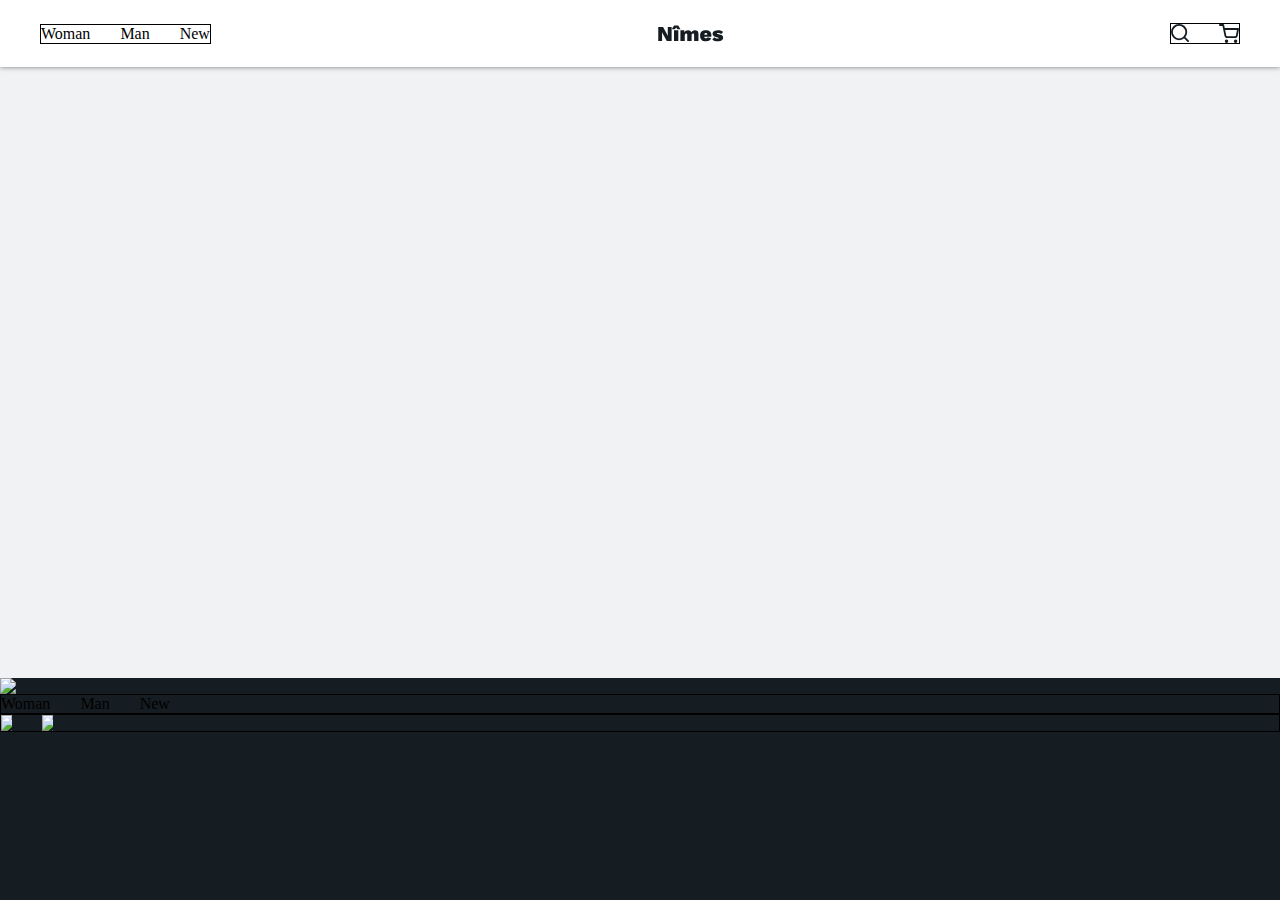
==== index.html @ d5b99e40 "Add files via upload" ====
<!DOCTYPE html>
<html>
<head>
    <meta charset="UTF-8">
    <title>Nimes - Главная</title>
    <link rel="stylesheet" href="./css/style.css">
</head>
<body>

    <header class="page-header">
        <div class="container">
            <ul>
                <li>Woman</li>
                <li>Man</li>
                <li>New</li>
            </ul>
            <img class="logo" src="/img/Nîmes.svg" width="75" height="17" alt="">
            <ul>
                <li>
                    <img src="./img/search.svg" width="18">
                </li>
                <li>
                    <img src="./img/basket.svg" width="20">
                </li>
            </ul>
        </div>
    </header>
    <main></main>
    <footer class="page-footer">
        <div class="row-top">
            <img src="./img/white-logo.svg" width="75">
        </div>
        <div class="row-middle">
            <ul>
                <li>Woman</li>
                <li>Man</li>
                <li>New</li>
            </ul>
        </div>
        <div class="row-bottom">
            <ul>
                <li>
                    <img src="./img/facebook.svg" width="11">
                </li>
                <li>
                    <img src="./img/facebook.svg" width="11">
                </li>
            </ul>
        </div>
    </footer>

    </body>
</html>
---- css/style.css ----
body {
    margin: 0;
    background-color: #F1F2F4;
}

.container {
    width: 1200px;
    padding: 0 15px;
    margin: 0 auto;
}

.page-header {
    background-color: #fff;
    box-shadow: 0 0 5px rgba(0, 0, 0, 0.5);
}

.page-header .container {
    display: flex;
    justify-content: space-between;
    align-items: center;
    height: 67px;
}

main {
    height: calc(100vh - (67px + 222px));
}

.page-footer {
    height: 222px;
    background-color: #151C22;
}

ul {
    display: flex;
    list-style: none;
    border: 1px solid;
    padding: 0;
    margin: 0;
}

ul li:nth-child(2),
ul li:nth-child(3) {
    margin-left: 30px;
}

img {
    display: block;
}
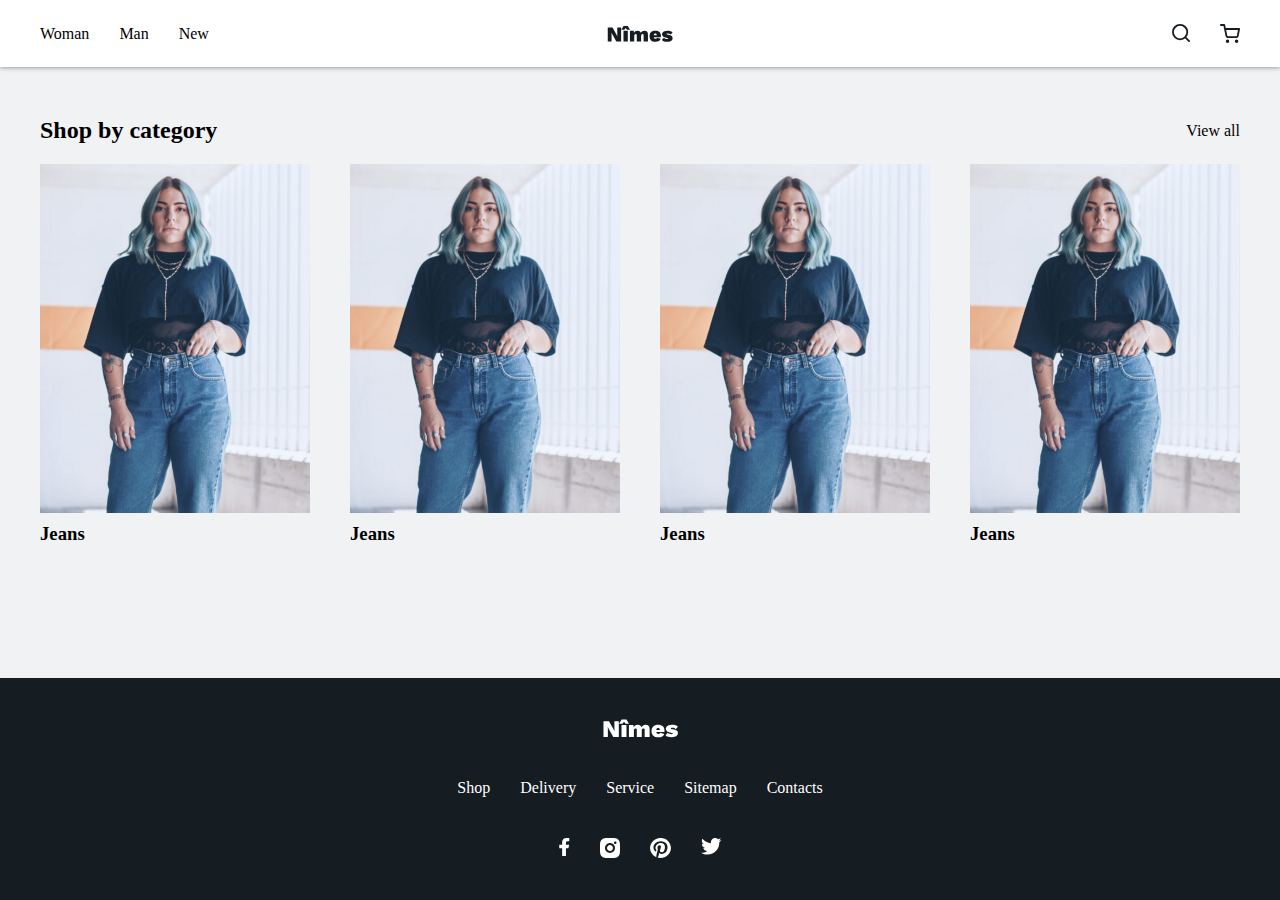
==== commit 3a04e94e: "Add files via upload" ====
--- a/index.html
+++ b/index.html
@@ -14,7 +14,7 @@
                 <li>Man</li>
                 <li>New</li>
             </ul>
-            <img class="logo" src="/img/Nîmes.svg" width="75" height="17" alt="">
+            <img class="logo" src="./img/Nîmes.svg" width="75" height="17" alt="">
             <ul>
                 <li>
                     <img src="./img/search.svg" width="18">
@@ -25,16 +25,49 @@
             </ul>
         </div>
     </header>
-    <main></main>
+
+    <main>
+        <section>
+            <div class="container">
+                <div class="row-top">
+                    <h2>Shop by category</h2>
+                    <a>View all</a>
+                </div>
+                <div class="row-bottom">
+                    
+                    <div class="category">
+                        <img src="./img/jeans.jpg" width="270">
+                        <h3>Jeans</h3>
+                    </div>
+                    <div class="category">
+                        <img src="./img/jeans.jpg" width="270">
+                        <h3>Jeans</h3>
+                    </div>
+                    <div class="category">
+                        <img src="./img/jeans.jpg" width="270">
+                        <h3>Jeans</h3>
+                    </div>
+                    <div class="category">
+                        <img src="./img/jeans.jpg" width="270">
+                        <h3>Jeans</h3>
+                    </div>
+
+                </div>
+            </div>
+        </section>
+    </main>
+
     <footer class="page-footer">
         <div class="row-top">
             <img src="./img/white-logo.svg" width="75">
         </div>
         <div class="row-middle">
             <ul>
-                <li>Woman</li>
-                <li>Man</li>
-                <li>New</li>
+                <li>Shop</li>
+                <li>Delivery</li>
+                <li>Service</li>
+                <li>Sitemap</li>
+                <li>Contacts</li>
             </ul>
         </div>
         <div class="row-bottom">
@@ -43,11 +76,20 @@
                     <img src="./img/facebook.svg" width="11">
                 </li>
                 <li>
-                    <img src="./img/facebook.svg" width="11">
+                    <img src="./img/instagram.svg" width="20">
+                </li>
+                <li>
+                    <img src="./img/pinterest.svg" width="21">
+                </li>
+                <li>
+                    <img src="./img/twitter.svg" width="21">
                 </li>
             </ul>
         </div>
     </footer>
 
     </body>
-</html>+</html>
+
+
+
--- a/css/style.css
+++ b/css/style.css
@@ -11,6 +11,7 @@
 
 .page-header {
     background-color: #fff;
+    position: relative;
     box-shadow: 0 0 5px rgba(0, 0, 0, 0.5);
 }
 
@@ -26,6 +27,10 @@
 }
 
 .page-footer {
+    display: flex;
+flex-direction: column;
+justify-content: space-evenly;
+    color:#fff;
     height: 222px;
     background-color: #151C22;
 }
@@ -33,16 +38,53 @@
 ul {
     display: flex;
     list-style: none;
-    border: 1px solid;
     padding: 0;
     margin: 0;
 }
 
 ul li:nth-child(2),
-ul li:nth-child(3) {
+ul li:nth-child(3),
+ul li:nth-child(4),
+ul li:nth-child(5) {
     margin-left: 30px;
 }
 
 img {
     display: block;
+}
+
+.logo {
+    position: absolute;
+    top: 50%;
+    left: 50%;
+    transform: translate(-50%, -50%);
+}
+
+.row-top, .row-middle, .row-bottom {
+
+display: flex;
+justify-content: center;
+
+}
+section .row-top,
+section .row-bottom {
+    display: flex;
+    justify-content: space-between;
+    align-items: center;
+}
+
+section {
+    padding: 50px 0;
+}
+
+h2,h3 {
+    margin: 0;
+}
+
+h3 {
+    margin-top: 10px;
+}
+
+section .row-bottom {
+    margin-top: 20px;
 }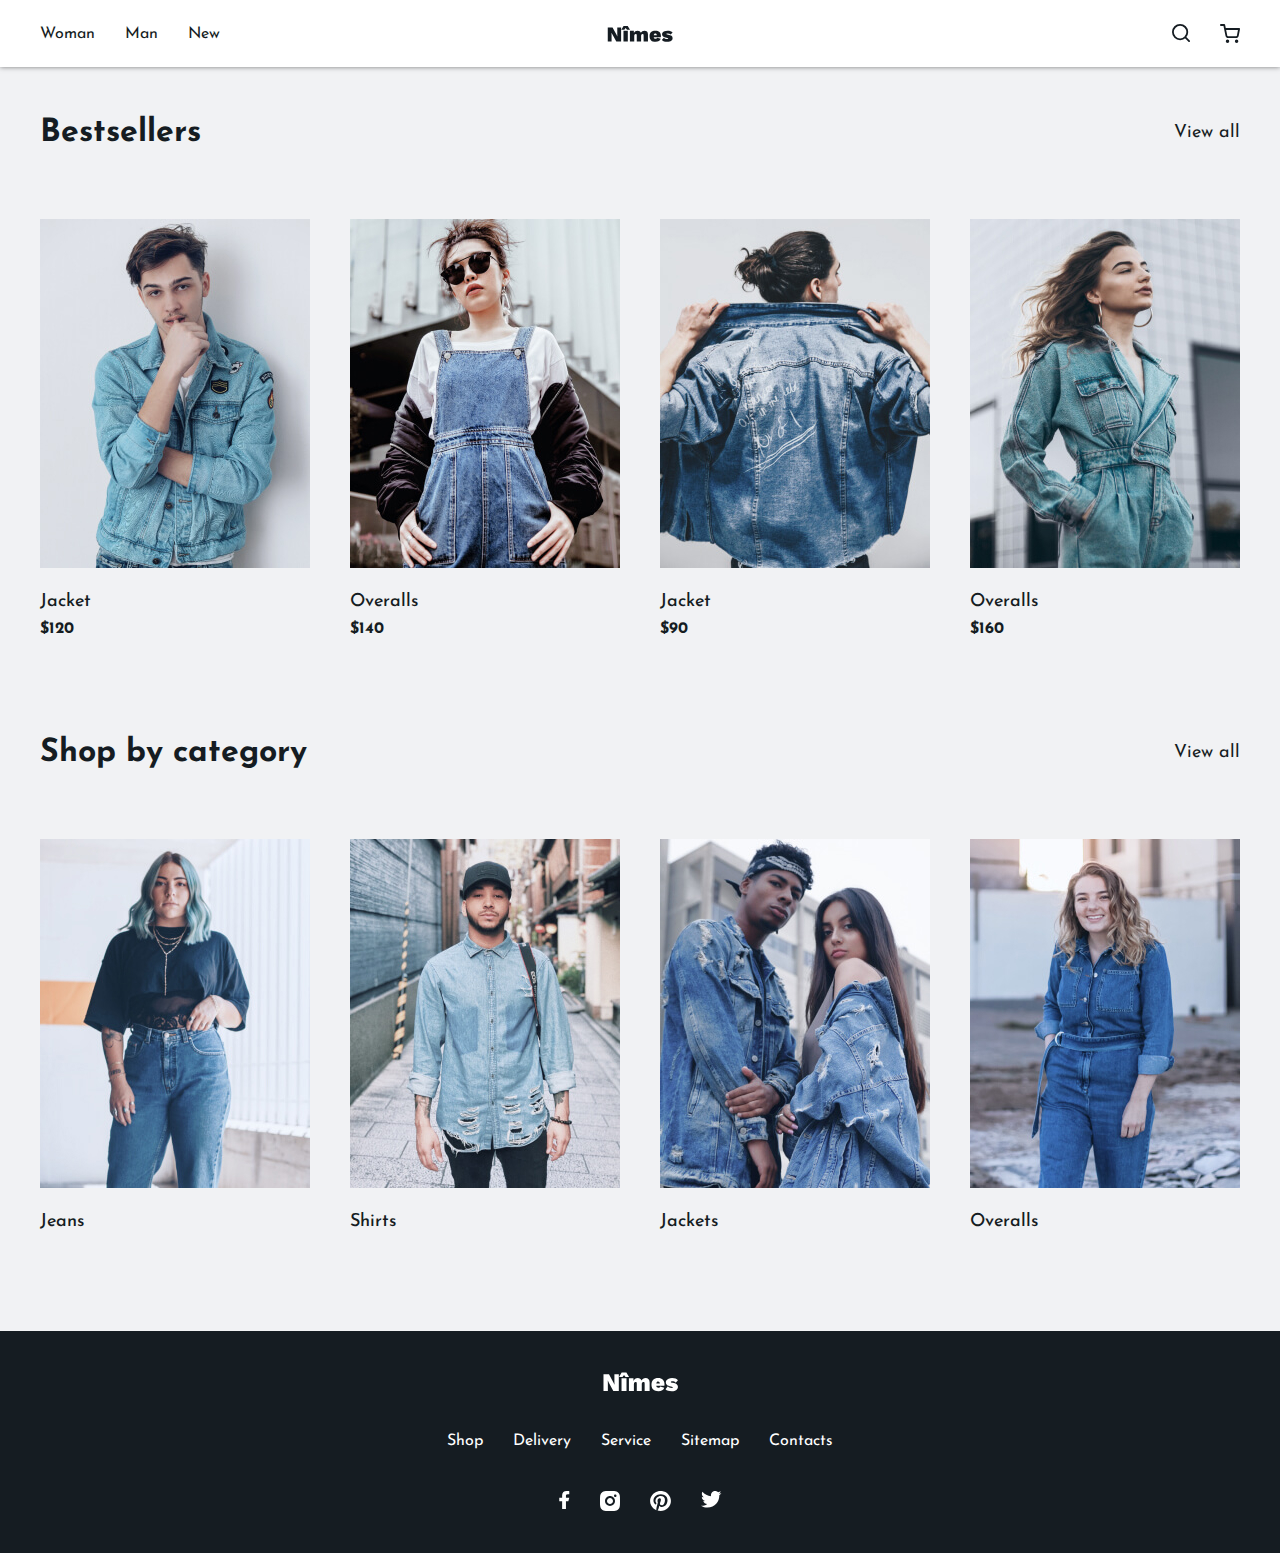
==== commit b4dd5c46: "Add files via upload" ====
--- a/index.html
+++ b/index.html
@@ -4,6 +4,9 @@
     <meta charset="UTF-8">
     <title>Nimes - Главная</title>
     <link rel="stylesheet" href="./css/style.css">
+    <link rel="preconnect" href="https://fonts.googleapis.com">
+    <link rel="preconnect" href="https://fonts.gstatic.com" crossorigin>
+    <link href="https://fonts.googleapis.com/css2?family=Josefin+Sans:wght@500;700&display=swap" rel="stylesheet">
 </head>
 <body>
 
@@ -30,26 +33,59 @@
         <section>
             <div class="container">
                 <div class="row-top">
+                    <h2>Bestsellers</h2>
+                    <a>View all</a>
+                </div>
+                <div class="row-bottom">
+
+                    <div class="category">
+                        <img src="./img/bestseller-1.jpg" width="270">
+                        <h3>Jacket</h3>
+                        <b>$120</b>
+                    </div>
+                    <div class="category">
+                        <img src="./img/bestseller-2.jpg" width="270">
+                        <h3>Overalls</h3>
+                        <b>$140</b>
+                    </div>
+                    <div class="category">
+                        <img src="./img/bestseller-3.jpg" width="270">
+                        <h3>Jacket</h3>
+                        <b>$90</b>
+                    </div>
+                    <div class="category">
+                        <img src="./img/bestseller-4.jpg" width="270">
+                        <h3>Overalls</h3>
+                        <b>$160</b>
+                    </div>
+
+                </div>
+            </div>
+        </section>
+
+        <section>
+            <div class="container">
+                <div class="row-top">
                     <h2>Shop by category</h2>
                     <a>View all</a>
                 </div>
                 <div class="row-bottom">
                     
                     <div class="category">
-                        <img src="./img/jeans.jpg" width="270">
+                        <img src="./img/category-1.jpg" width="270">
                         <h3>Jeans</h3>
                     </div>
                     <div class="category">
-                        <img src="./img/jeans.jpg" width="270">
-                        <h3>Jeans</h3>
+                        <img src="./img/category-2.jpg" width="270">
+                        <h3>Shirts</h3>
                     </div>
                     <div class="category">
-                        <img src="./img/jeans.jpg" width="270">
-                        <h3>Jeans</h3>
+                        <img src="./img/category-3.jpg" width="270">
+                        <h3>Jackets</h3>
                     </div>
                     <div class="category">
-                        <img src="./img/jeans.jpg" width="270">
-                        <h3>Jeans</h3>
+                        <img src="./img/category-4.jpg" width="270">
+                        <h3>Overalls</h3>
                     </div>
 
                 </div>
--- a/css/style.css
+++ b/css/style.css
@@ -1,6 +1,8 @@
 body {
     margin: 0;
     background-color: #F1F2F4;
+    color: #151C22;
+    font-family: 'Josefin Sans', sans-serif !important;
 }
 
 .container {
@@ -23,7 +25,6 @@
 }
 
 main {
-    height: calc(100vh - (67px + 222px));
 }
 
 .page-footer {
@@ -82,9 +83,32 @@
 }
 
 h3 {
-    margin-top: 10px;
+    margin-top: 25px;
+    font-size: 18px;
+    font-weight: 500;
 }
 
 section .row-bottom {
     margin-top: 20px;
+}
+
+h2 {
+    font-size: 32px;
+}
+
+h2 + a {
+    font-size: 18px;
+}
+
+b {
+    font-size: 16px;
+    margin-top: 10px;
+    display: inline-block;
+}
+section .row-bottom{
+    margin-top: 70px !important;
+}
+
+.page-footer {
+    margin-top: 50px;
 }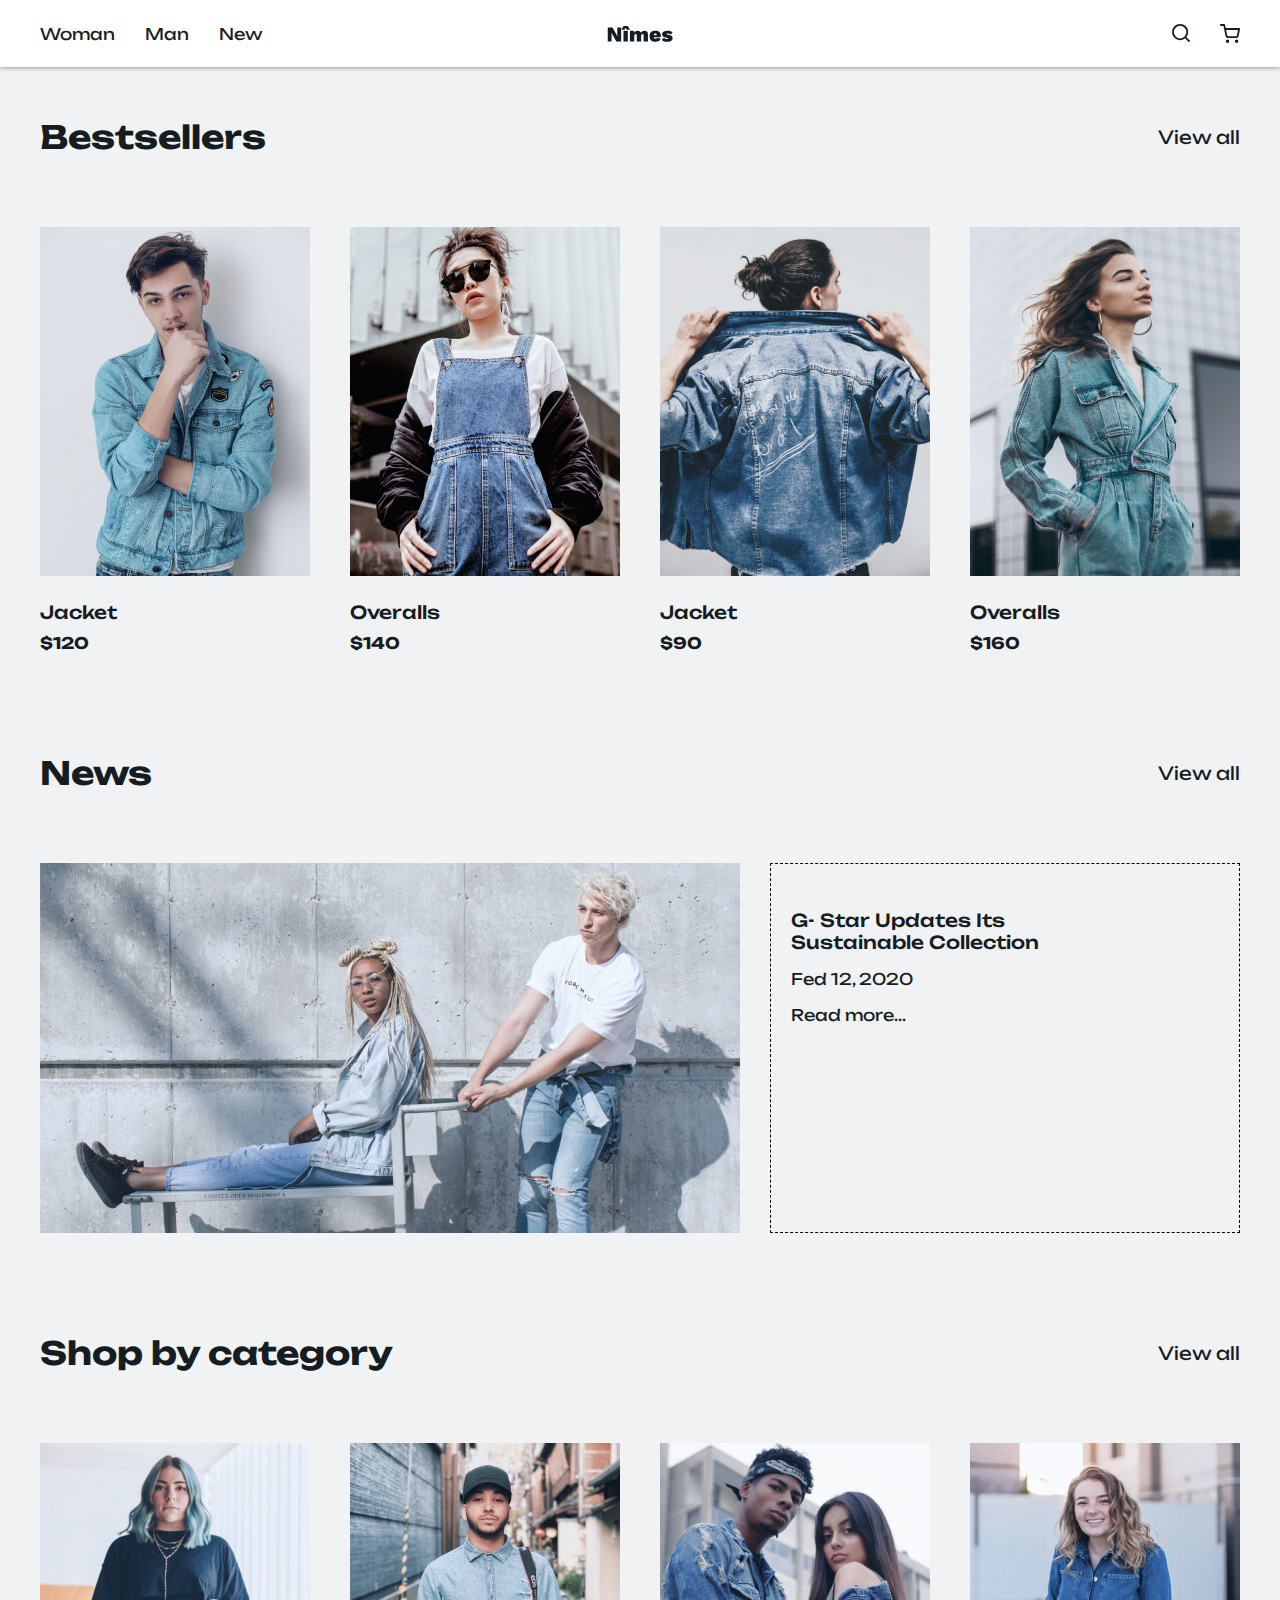
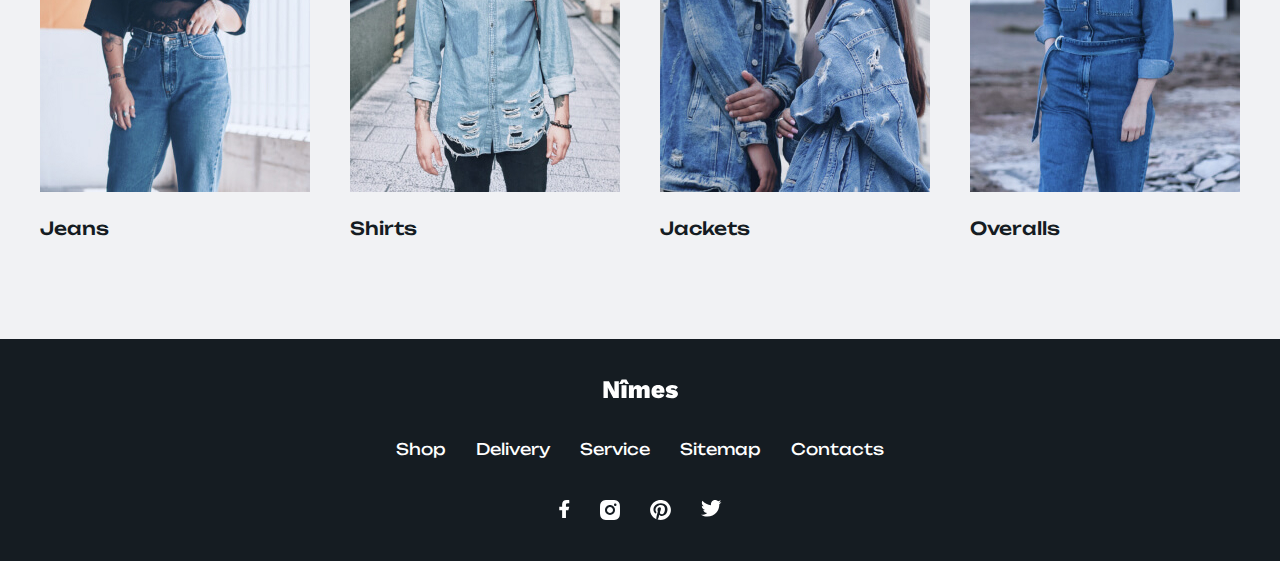
==== commit 42eda2fa: "Add files via upload" ====
--- a/index.html
+++ b/index.html
@@ -6,7 +6,7 @@
     <link rel="stylesheet" href="./css/style.css">
     <link rel="preconnect" href="https://fonts.googleapis.com">
     <link rel="preconnect" href="https://fonts.gstatic.com" crossorigin>
-    <link href="https://fonts.googleapis.com/css2?family=Josefin+Sans:wght@500;700&display=swap" rel="stylesheet">
+    <link href="https://fonts.googleapis.com/css2?family=Unbounded:wght@600&display=swap" rel="stylesheet">
 </head>
 <body>
 
@@ -59,6 +59,27 @@
                         <b>$160</b>
                     </div>
 
+                </div>
+            </div>
+        </section>
+
+
+        <section class="news">
+            <div class="container">
+                <div class="row-top">
+                    <h2>News</h2>
+                    <a>View all</a>
+                </div>
+                <div class="row-bottom">
+                    <div class="left-wrapper">
+                        <img src="./img/news.jpg" width="700" height="370" alt="">
+                    </div>
+                    <div class="right-wrapper">
+                        <h3>G- Star Updates Its<br>Sustainable Collection</h3>
+                        <p>Fed 12, 2020</p>
+                        <p></p>
+                        <a>Read more...</a>
+                    </div>
                 </div>
             </div>
         </section>
--- a/css/style.css
+++ b/css/style.css
@@ -2,7 +2,7 @@
     margin: 0;
     background-color: #F1F2F4;
     color: #151C22;
-    font-family: 'Josefin Sans', sans-serif !important;
+    font-family: 'Unbounded', cursive;
 }
 
 .container {
@@ -111,4 +111,13 @@
 
 .page-footer {
     margin-top: 50px;
+}
+
+.news .right-wrapper {
+    background-color: #F1F2F4;
+    border: 1px dashed #000;
+    width: 470px;
+    height: 370px;
+    padding: 20px;
+    box-sizing: border-box;
 }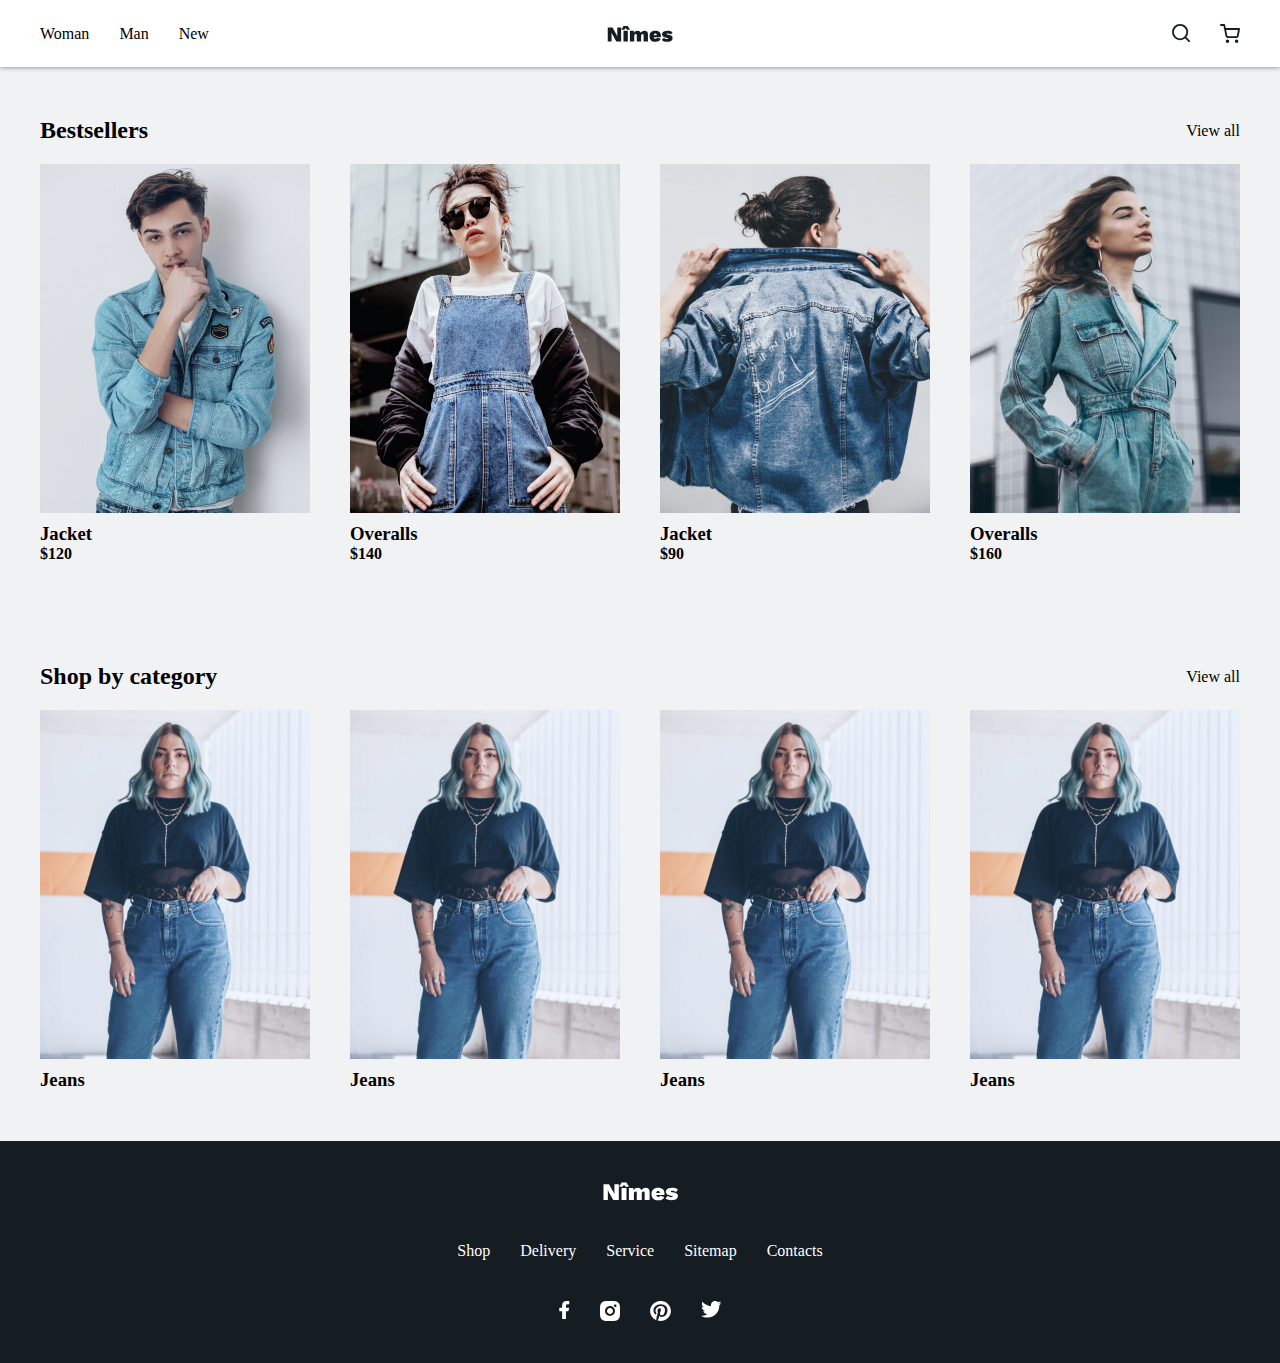
==== commit 6ad0cf5a: "Add files via upload" ====
--- a/index.html
+++ b/index.html
@@ -4,9 +4,6 @@
     <meta charset="UTF-8">
     <title>Nimes - Главная</title>
     <link rel="stylesheet" href="./css/style.css">
-    <link rel="preconnect" href="https://fonts.googleapis.com">
-    <link rel="preconnect" href="https://fonts.gstatic.com" crossorigin>
-    <link href="https://fonts.googleapis.com/css2?family=Unbounded:wght@600&display=swap" rel="stylesheet">
 </head>
 <body>
 
@@ -63,27 +60,6 @@
             </div>
         </section>
 
-
-        <section class="news">
-            <div class="container">
-                <div class="row-top">
-                    <h2>News</h2>
-                    <a>View all</a>
-                </div>
-                <div class="row-bottom">
-                    <div class="left-wrapper">
-                        <img src="./img/news.jpg" width="700" height="370" alt="">
-                    </div>
-                    <div class="right-wrapper">
-                        <h3>G- Star Updates Its<br>Sustainable Collection</h3>
-                        <p>Fed 12, 2020</p>
-                        <p></p>
-                        <a>Read more...</a>
-                    </div>
-                </div>
-            </div>
-        </section>
-
         <section>
             <div class="container">
                 <div class="row-top">
@@ -93,20 +69,20 @@
                 <div class="row-bottom">
                     
                     <div class="category">
-                        <img src="./img/category-1.jpg" width="270">
+                        <img src="./img/jeans.jpg" width="270">
                         <h3>Jeans</h3>
                     </div>
                     <div class="category">
-                        <img src="./img/category-2.jpg" width="270">
-                        <h3>Shirts</h3>
+                        <img src="./img/jeans.jpg" width="270">
+                        <h3>Jeans</h3>
                     </div>
                     <div class="category">
-                        <img src="./img/category-3.jpg" width="270">
-                        <h3>Jackets</h3>
+                        <img src="./img/jeans.jpg" width="270">
+                        <h3>Jeans</h3>
                     </div>
                     <div class="category">
-                        <img src="./img/category-4.jpg" width="270">
-                        <h3>Overalls</h3>
+                        <img src="./img/jeans.jpg" width="270">
+                        <h3>Jeans</h3>
                     </div>
 
                 </div>
--- a/css/style.css
+++ b/css/style.css
@@ -1,8 +1,6 @@
 body {
     margin: 0;
     background-color: #F1F2F4;
-    color: #151C22;
-    font-family: 'Unbounded', cursive;
 }
 
 .container {
@@ -83,41 +81,9 @@
 }
 
 h3 {
-    margin-top: 25px;
-    font-size: 18px;
-    font-weight: 500;
+    margin-top: 10px;
 }
 
 section .row-bottom {
     margin-top: 20px;
-}
-
-h2 {
-    font-size: 32px;
-}
-
-h2 + a {
-    font-size: 18px;
-}
-
-b {
-    font-size: 16px;
-    margin-top: 10px;
-    display: inline-block;
-}
-section .row-bottom{
-    margin-top: 70px !important;
-}
-
-.page-footer {
-    margin-top: 50px;
-}
-
-.news .right-wrapper {
-    background-color: #F1F2F4;
-    border: 1px dashed #000;
-    width: 470px;
-    height: 370px;
-    padding: 20px;
-    box-sizing: border-box;
 }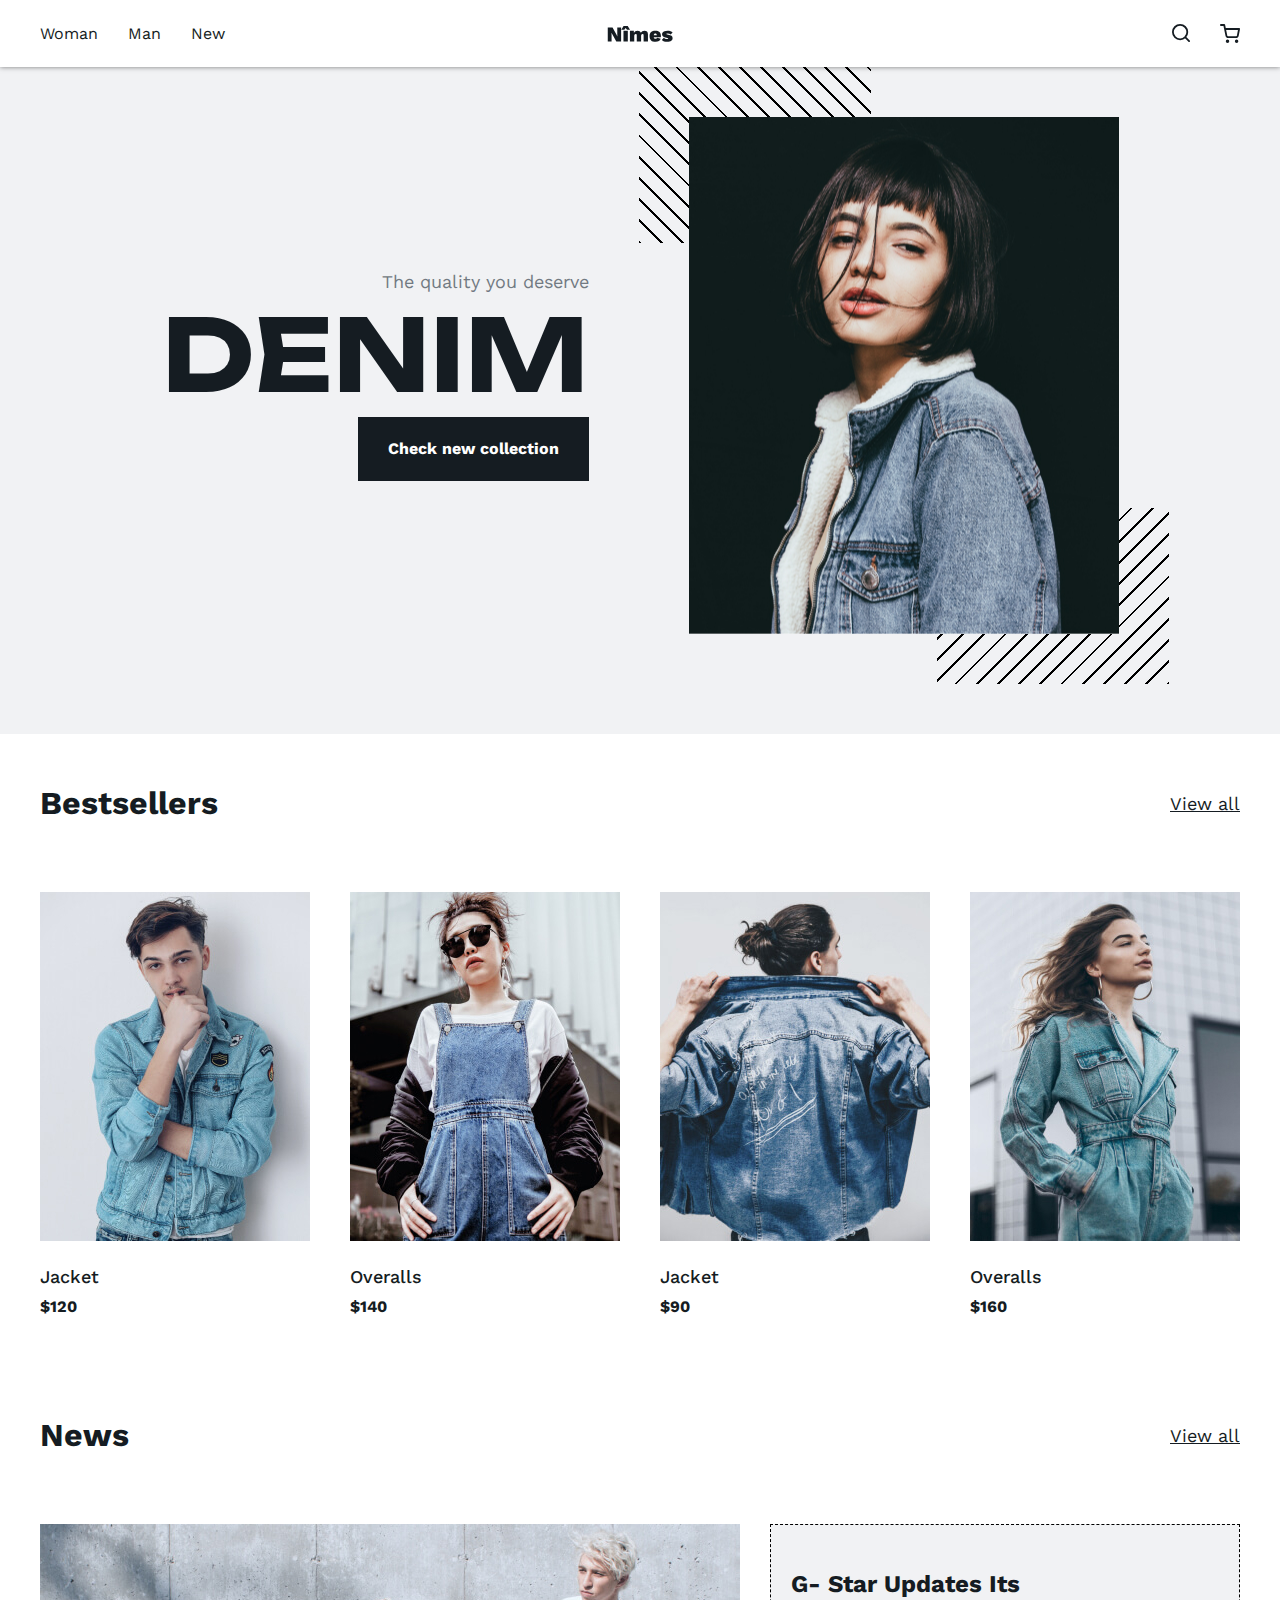
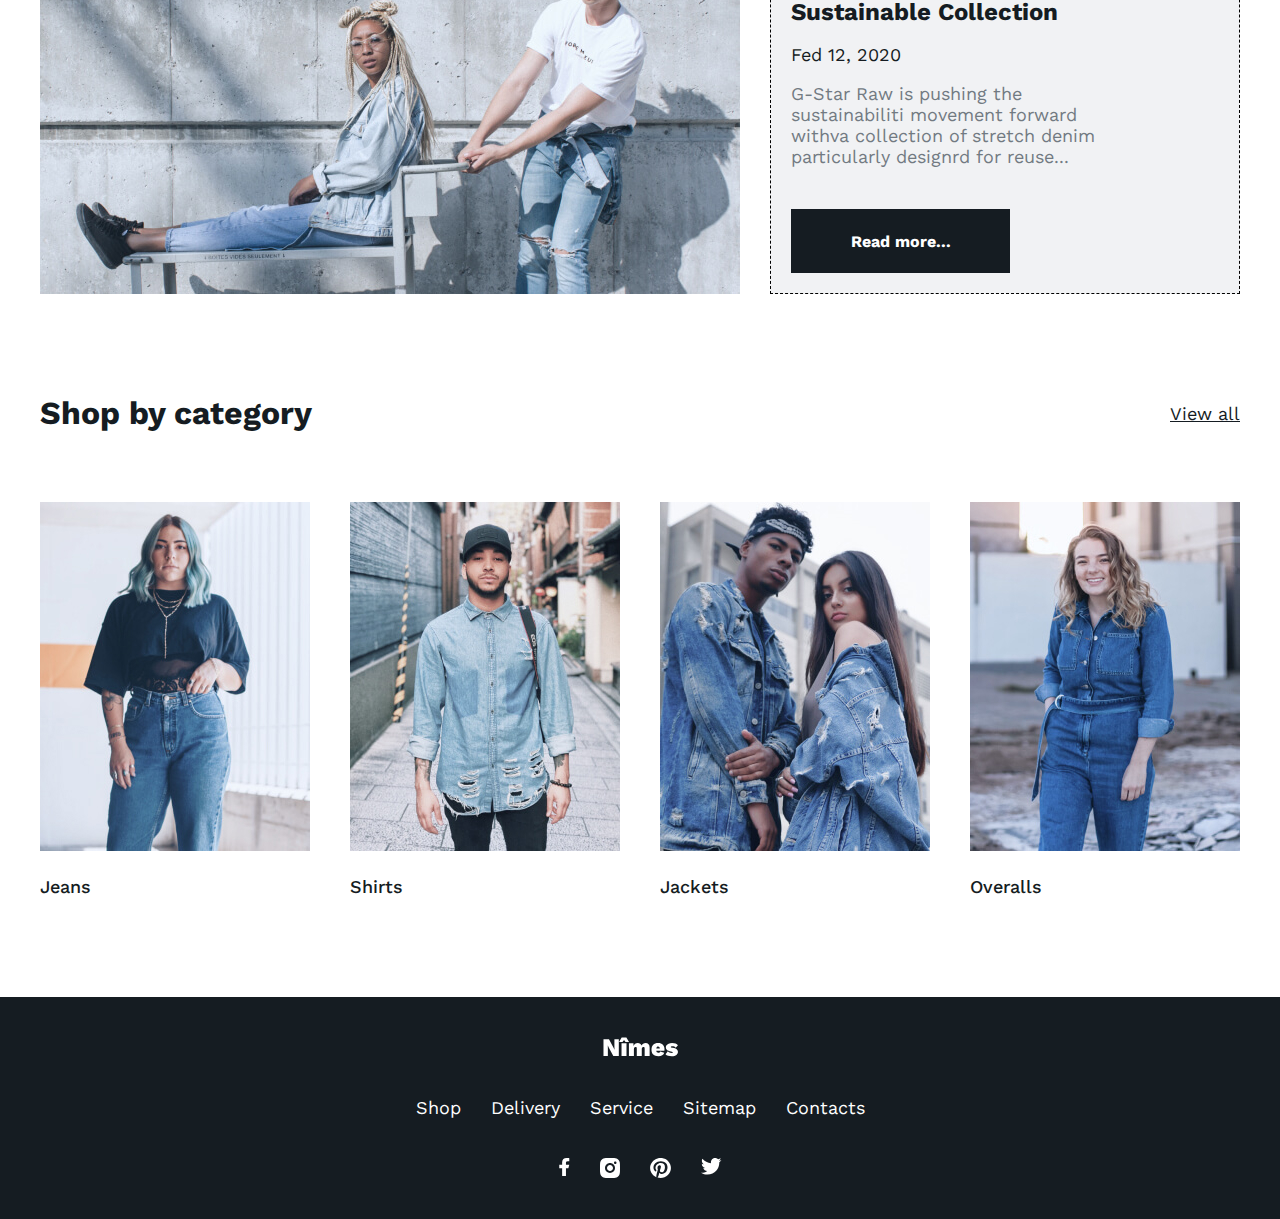
==== commit b4ba962f: "Add files via upload" ====
--- a/index.html
+++ b/index.html
@@ -4,6 +4,13 @@
     <meta charset="UTF-8">
     <title>Nimes - Главная</title>
     <link rel="stylesheet" href="./css/style.css">
+    <link rel="preconnect" href="https://fonts.googleapis.com">
+    <link rel="preconnect" href="https://fonts.gstatic.com" crossorigin>
+    <link href="https://fonts.googleapis.com/css2?family=Unbounded:wght@600&display=swap" rel="stylesheet">
+
+    <link rel="preconnect" href="https://fonts.googleapis.com">
+    <link rel="preconnect" href="https://fonts.gstatic.com" crossorigin>
+    <link href="https://fonts.googleapis.com/css2?family=Work+Sans:wght@400;500;700&display=swap" rel="stylesheet">
 </head>
 <body>
 
@@ -14,7 +21,9 @@
                 <li>Man</li>
                 <li>New</li>
             </ul>
-            <img class="logo" src="./img/Nîmes.svg" width="75" height="17" alt="">
+            <a href="./index.html">
+                <img class="logo" src="./img/Nîmes.svg" width="75" height="17" alt="">
+            </a>
             <ul>
                 <li>
                     <img src="./img/search.svg" width="18">
@@ -27,6 +36,21 @@
     </header>
 
     <main>
+        <section class="promo">
+            <div class="container">
+                <div class="col-1">
+                    <p>The quality you deserve</p>
+                    <h1>DENIM</h1>
+                    <a href="./catalog.html">Check new collection</a>
+                </div>
+                <div class="col-2">
+                    <div class="promo-img-wrapper">
+                        <div class="promo-img"></div>
+                    </div>
+                </div>
+            </div>
+        </section>
+
         <section>
             <div class="container">
                 <div class="row-top">
@@ -60,6 +84,32 @@
             </div>
         </section>
 
+
+        <section class="news">
+            <div class="container">
+                <div class="row-top">
+                    <h2>News</h2>
+                    <a>View all</a>
+                </div>
+                <div class="row-bottom">
+                    <div class="left-wrapper">
+                        <img src="./img/news.jpg" width="700" height="370" alt="">
+                    </div>
+                    <div class="right-wrapper">
+                        <h3>G- Star Updates Its<br>Sustainable Collection</h3>
+                        <p>Fed 12, 2020</p>
+                        <div>
+                            G-Star Raw is pushing the <br>
+                            sustainabiliti movement forward<br>
+                            withva collection of stretch denim<br>
+                            particularly designrd for reuse...
+                        </div>
+                        <a>Read more...</a>
+                    </div>
+                </div>
+            </div>
+        </section>
+
         <section>
             <div class="container">
                 <div class="row-top">
@@ -69,20 +119,20 @@
                 <div class="row-bottom">
                     
                     <div class="category">
-                        <img src="./img/jeans.jpg" width="270">
+                        <img src="./img/category-1.jpg" width="270">
                         <h3>Jeans</h3>
                     </div>
                     <div class="category">
-                        <img src="./img/jeans.jpg" width="270">
-                        <h3>Jeans</h3>
+                        <img src="./img/category-2.jpg" width="270">
+                        <h3>Shirts</h3>
                     </div>
                     <div class="category">
-                        <img src="./img/jeans.jpg" width="270">
-                        <h3>Jeans</h3>
+                        <img src="./img/category-3.jpg" width="270">
+                        <h3>Jackets</h3>
                     </div>
                     <div class="category">
-                        <img src="./img/jeans.jpg" width="270">
-                        <h3>Jeans</h3>
+                        <img src="./img/category-4.jpg" width="270">
+                        <h3>Overalls</h3>
                     </div>
 
                 </div>
--- a/css/style.css
+++ b/css/style.css
@@ -1,6 +1,14 @@
 body {
     margin: 0;
-    background-color: #F1F2F4;
+    background-color: #FFF;
+    color: #151C22;
+    
+    font-family: 'Work Sans', sans-serif;
+
+}
+
+h1 {
+    font-family: 'Unbounded', cursive;
 }
 
 .container {
@@ -81,9 +89,211 @@
 }
 
 h3 {
-    margin-top: 10px;
+    margin-top: 25px;
+    font-size: 18px;
+    font-weight: 500;
 }
 
 section .row-bottom {
     margin-top: 20px;
+}
+
+h2 {
+    font-size: 32px;
+}
+
+h2 + a {
+    font-size: 18px;
+}
+
+b {
+    font-size: 16px;
+    margin-top: 10px;
+    display: inline-block;
+}
+section .row-bottom{
+    margin-top: 70px !important;
+}
+
+.page-footer {
+    margin-top: 50px;
+}
+
+.news .right-wrapper {
+    background-color: #F1F2F4;
+    border: 1px dashed #000;
+    width: 470px;
+    height: 370px;
+    padding: 20px;
+    box-sizing: border-box;
+}
+
+.promo .container {
+    display: flex;
+    justify-content: center;
+}
+
+.promo .col-1 {
+    display: flex;
+    flex-direction: column;
+    justify-content:center;
+    align-items: flex-end;
+    margin: 0 50px;
+}
+
+.promo .col-2 {
+    display: flex;
+    flex-direction: column;
+    justify-content:center;
+    align-items: flex-start;
+    margin: 0 50px;
+}
+
+.promo .col-1 a {
+    display: flex;
+    justify-content: center;
+    align-items: center;
+    padding: 0 30px;
+    height: 64px;
+    font-size: 15px;
+    color: #fff;
+    text-decoration: none;
+    background-color: #151C22;
+}
+
+.promo .col-1 h1 {
+    font-size: 100px;
+    color: #151C22;
+    margin: 0;
+}
+
+.promo .col-1 p {
+    font-size: 16px;
+    color: #727A82;
+    margin: 0;
+}
+.news .right-wrapper a {
+    display: flex;
+    justify-content: center;
+    align-items: center;
+    width: 219px;
+    height: 64px;
+    font-size: 16px;
+     color: #fff;
+     text-decoration: none;
+     background-color: #151C22;
+}
+
+.news .right-wrapper {
+    display: flex;
+    flex-direction: column;
+}
+
+.news .right-wrapper a {
+    margin-top: auto;
+}
+
+.news .right-wrapper div {
+    color: #727A82;
+}
+
+.row-top a {
+    text-decoration: underline;
+}
+
+.promo .col-1 a {
+    translation-duration: 300px;
+}
+
+.promo .col-1 a:hover {
+    color: #151C22;
+    border: 2px solid #151C22;
+    background-color: #fff;
+    box-sizing: border-box;
+}
+
+.page-footer .row-middle li {
+    font-size: 18px;
+}
+
+.news .right-wrapper h3 {
+    font-size: 24px;
+    font-weight:700;
+}
+
+.news .right-wrapper p,
+.news .right-wrapper div {
+    font-size: 18px;
+}
+
+.news .right-wrapper a {
+    font-weight: 700;
+}
+
+.promo .col-1 p {
+    font-size: 18px;
+}
+
+.promo .col-1 a {
+    font-size: 16px;
+    font-weight: 700;
+}
+
+
+.promo-img {
+    position: relative;
+    width: 430px;
+    height: 517px;
+    background-image: url(../img/promo.jpg);
+    background-repeat: no- repeat;
+    background-size: cover;
+    background-position: center;
+    z-index: 20;
+}
+
+.promo-img-wrapper {
+    position: relative
+}
+
+.promo-img-wrapper::before {
+    content: "";
+    position: absolute;
+    top: -50px;
+    left: -50px;
+    width: 232px;
+    height: 176px;
+    background-image: repeating-linear-gradient(45deg, #000, #000 2px, transparent 2px, transparent 15px);
+    z-index: 10;
+}
+
+.promo-img-wrapper:after {
+    content: "";
+    position: absolute;
+    bottom: -50px;
+    right: -50px;
+    width: 232px;
+    height: 176px;
+    background-image: repeating-linear-gradient(-45deg, #000, #000 2px, transparent 2px, transparent 15px);
+    z-index: 10;
+}
+
+.row-bottom {
+    margin-top: 50px !important;
+}
+
+section {
+    padding: 50px 0 !important;
+}
+
+.promo {
+    padding-bottom: 100px !important;
+    background-color: #F1F2F4 !important;
+}
+
+main {
+    background-color: #fff !important
+}
+
+.page-footer .row-bottom {
+    margin-top: 0 !important;
 }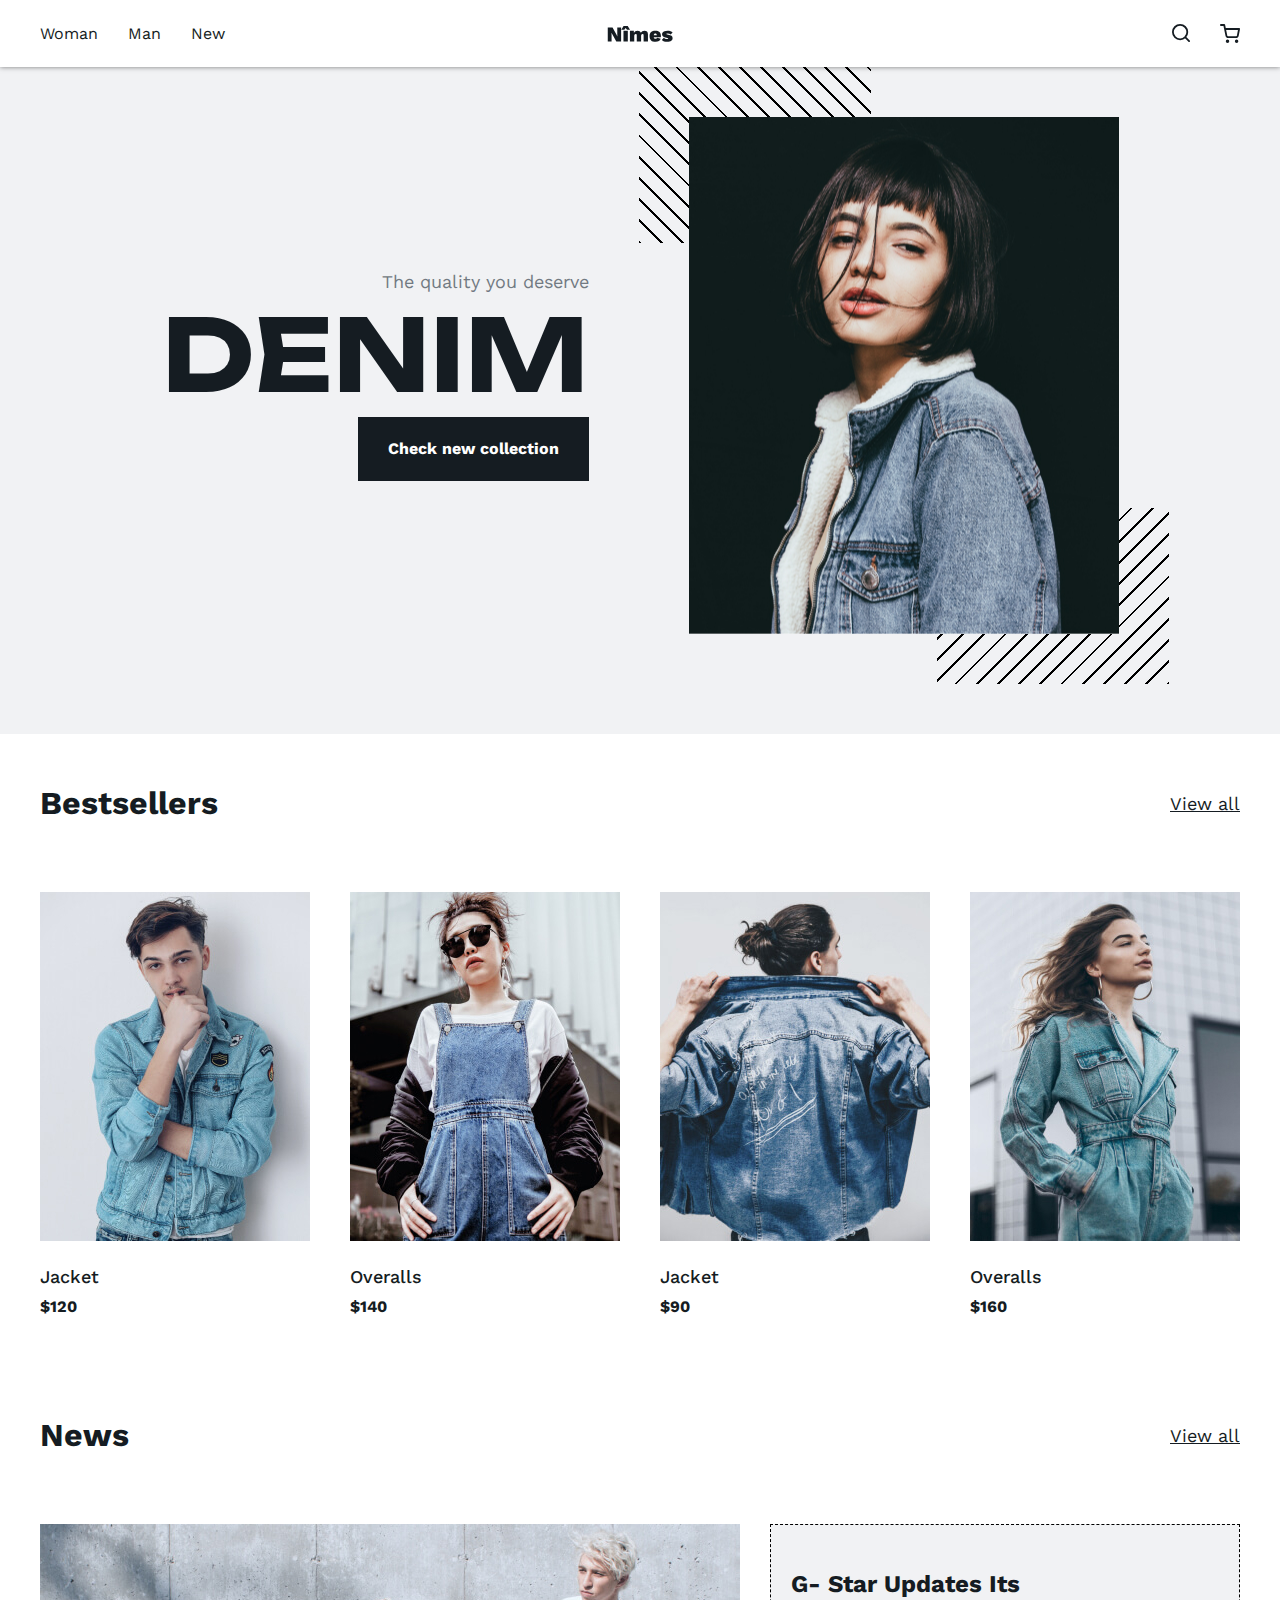
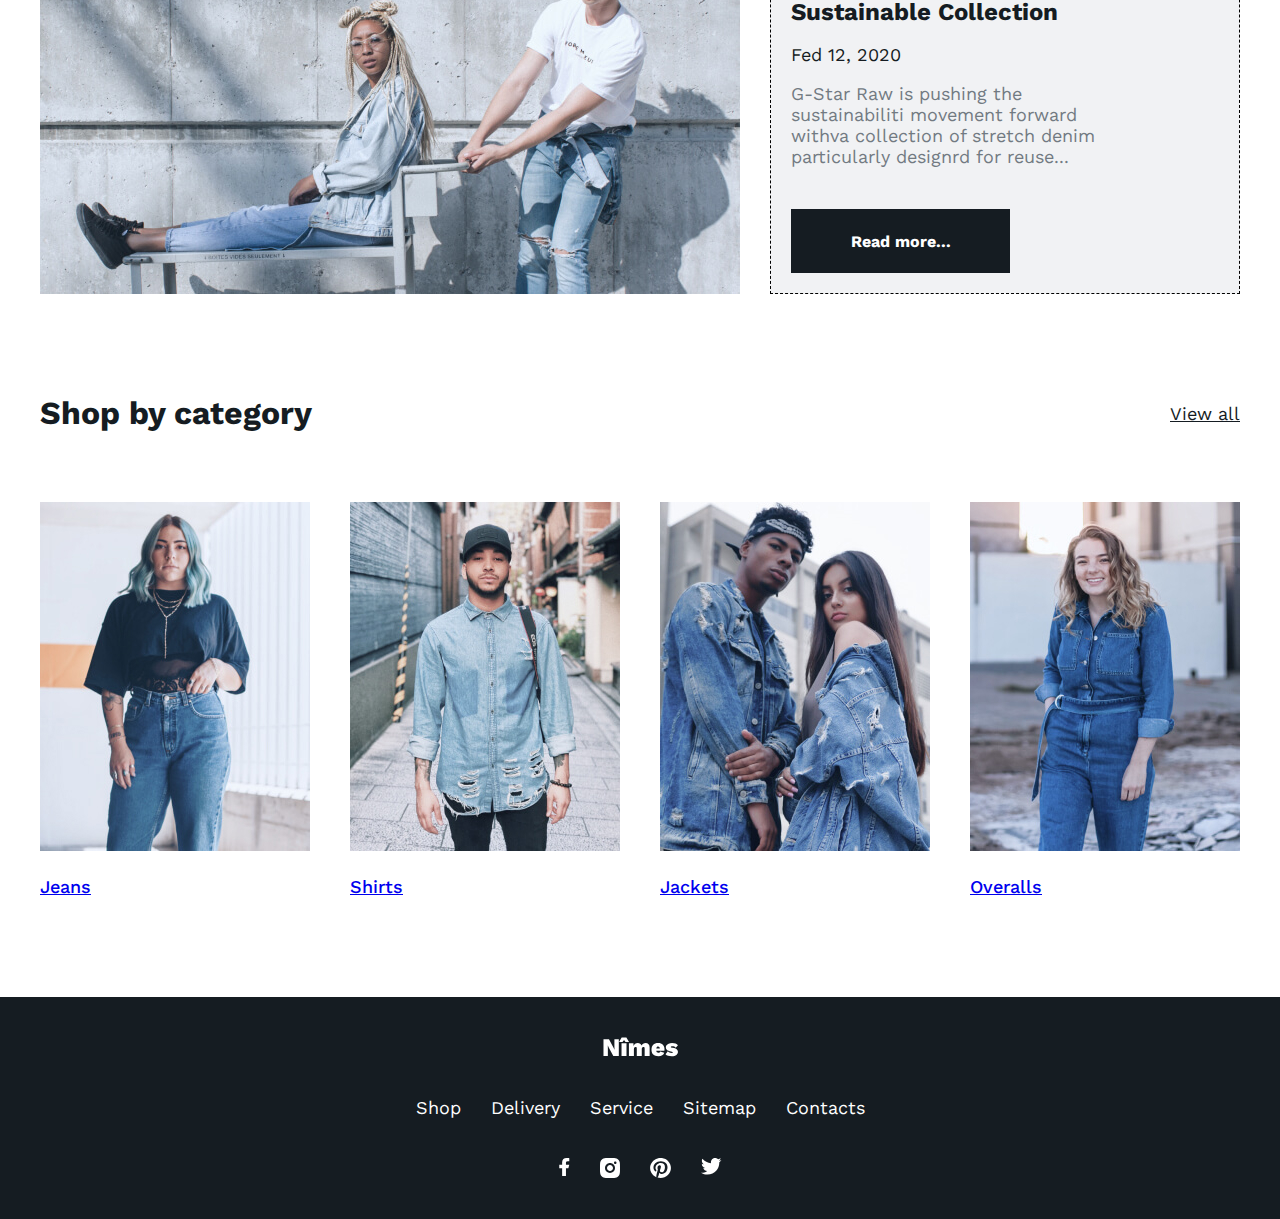
==== commit 8475f668: "Add files via upload" ====
--- a/index.html
+++ b/index.html
@@ -120,19 +120,27 @@
                     
                     <div class="category">
                         <img src="./img/category-1.jpg" width="270">
-                        <h3>Jeans</h3>
+                        <a href="./catalog-2.html"target="_blank">
+                            <h3>Jeans</h3>
+                        </a>
                     </div>
                     <div class="category">
                         <img src="./img/category-2.jpg" width="270">
-                        <h3>Shirts</h3>
+                        <a href="./catalog-3.html"target="_blank">
+                            <h3>Shirts</h3>
+                        </a>
                     </div>
                     <div class="category">
                         <img src="./img/category-3.jpg" width="270">
+                       <a href="./catalog-1.html"target="_blank">
                         <h3>Jackets</h3>
+                       </a>
                     </div>
                     <div class="category">
                         <img src="./img/category-4.jpg" width="270">
-                        <h3>Overalls</h3>
+                        <a href="./catalog-4.html"target="_blank">
+                            <h3>Overalls</h3>
+                        </a>
                     </div>
 
                 </div>
@@ -173,6 +181,3 @@
 
     </body>
 </html>
-
-
-
--- a/css/style.css
+++ b/css/style.css
@@ -296,4 +296,17 @@
 
 .page-footer .row-bottom {
     margin-top: 0 !important;
+}
+
+.more-btn {
+    display: flex;
+    justify-content: center;
+    align-items: center;
+    width: 219px;
+    height: 64px;
+    font-size: 16px;
+     color: #fff;
+     text-decoration: none;
+     background-color: #151C22;
+     margin: 70px auto 0;
 }